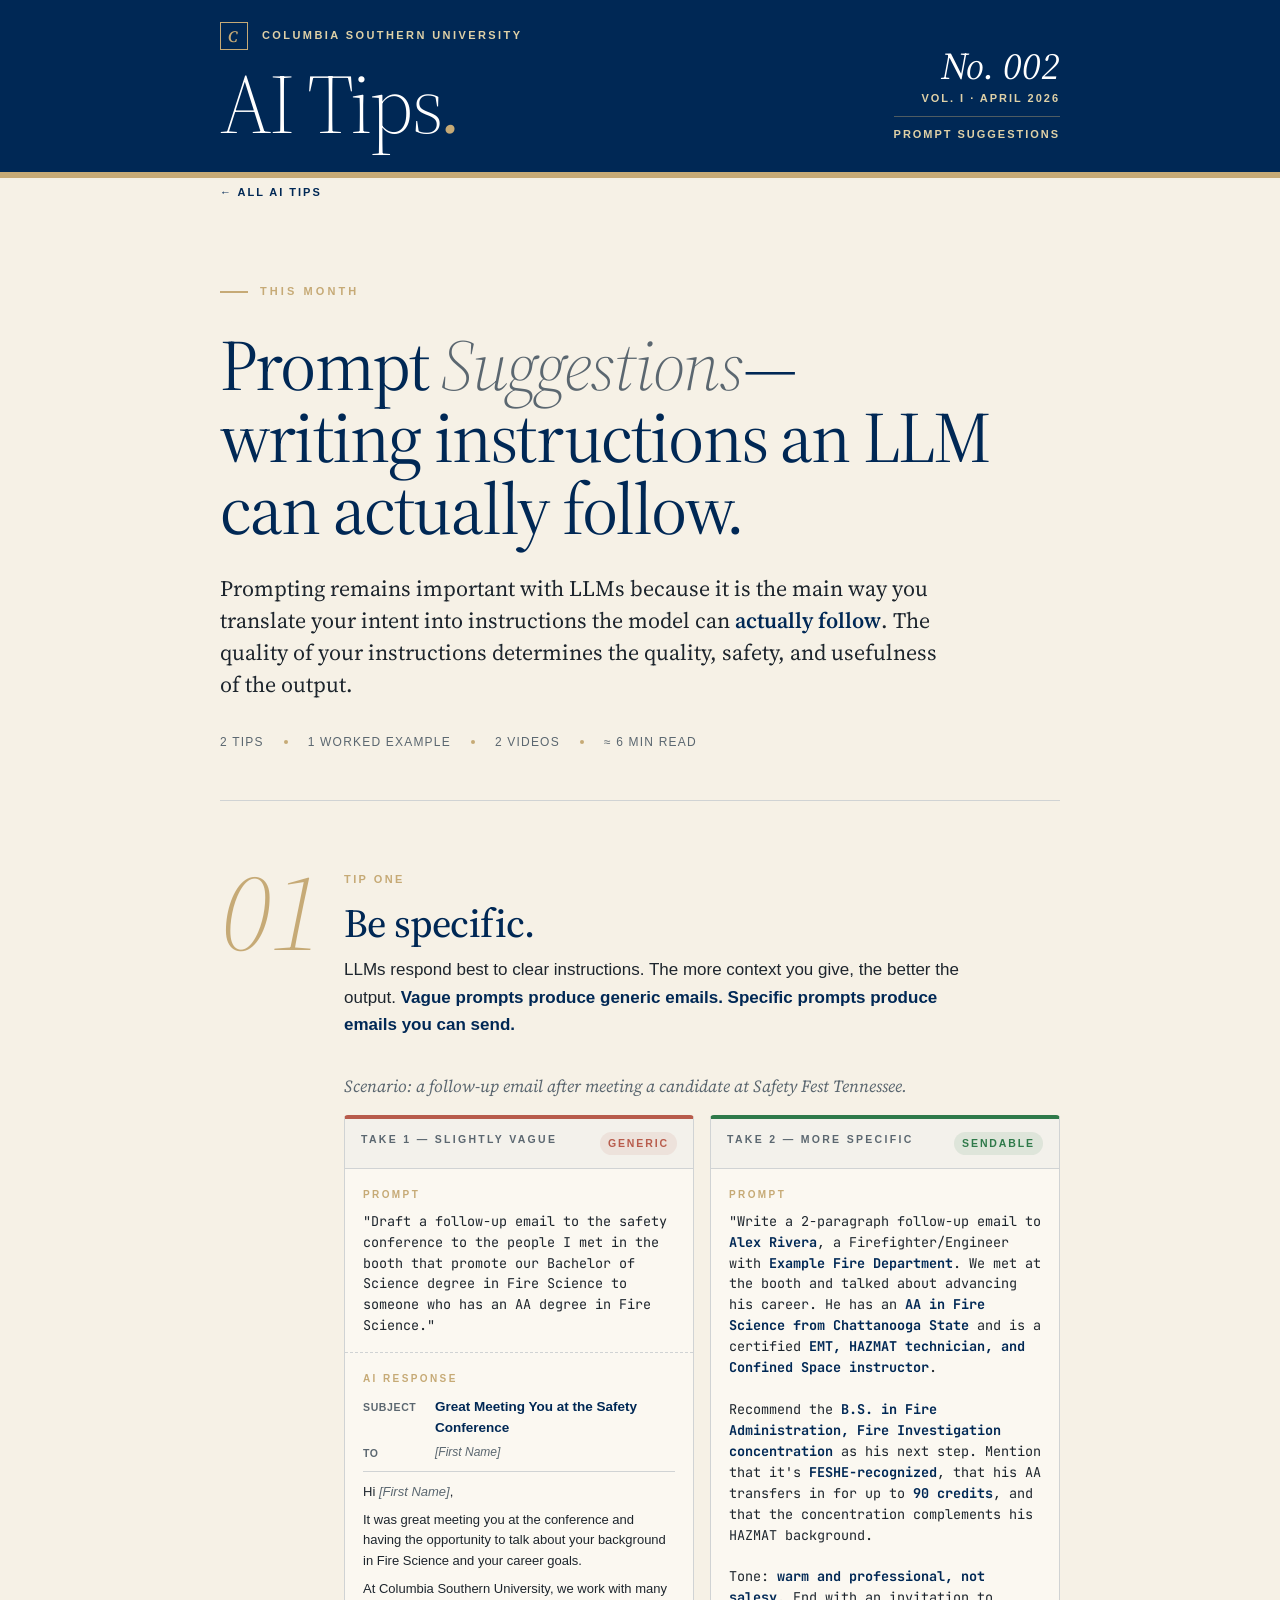
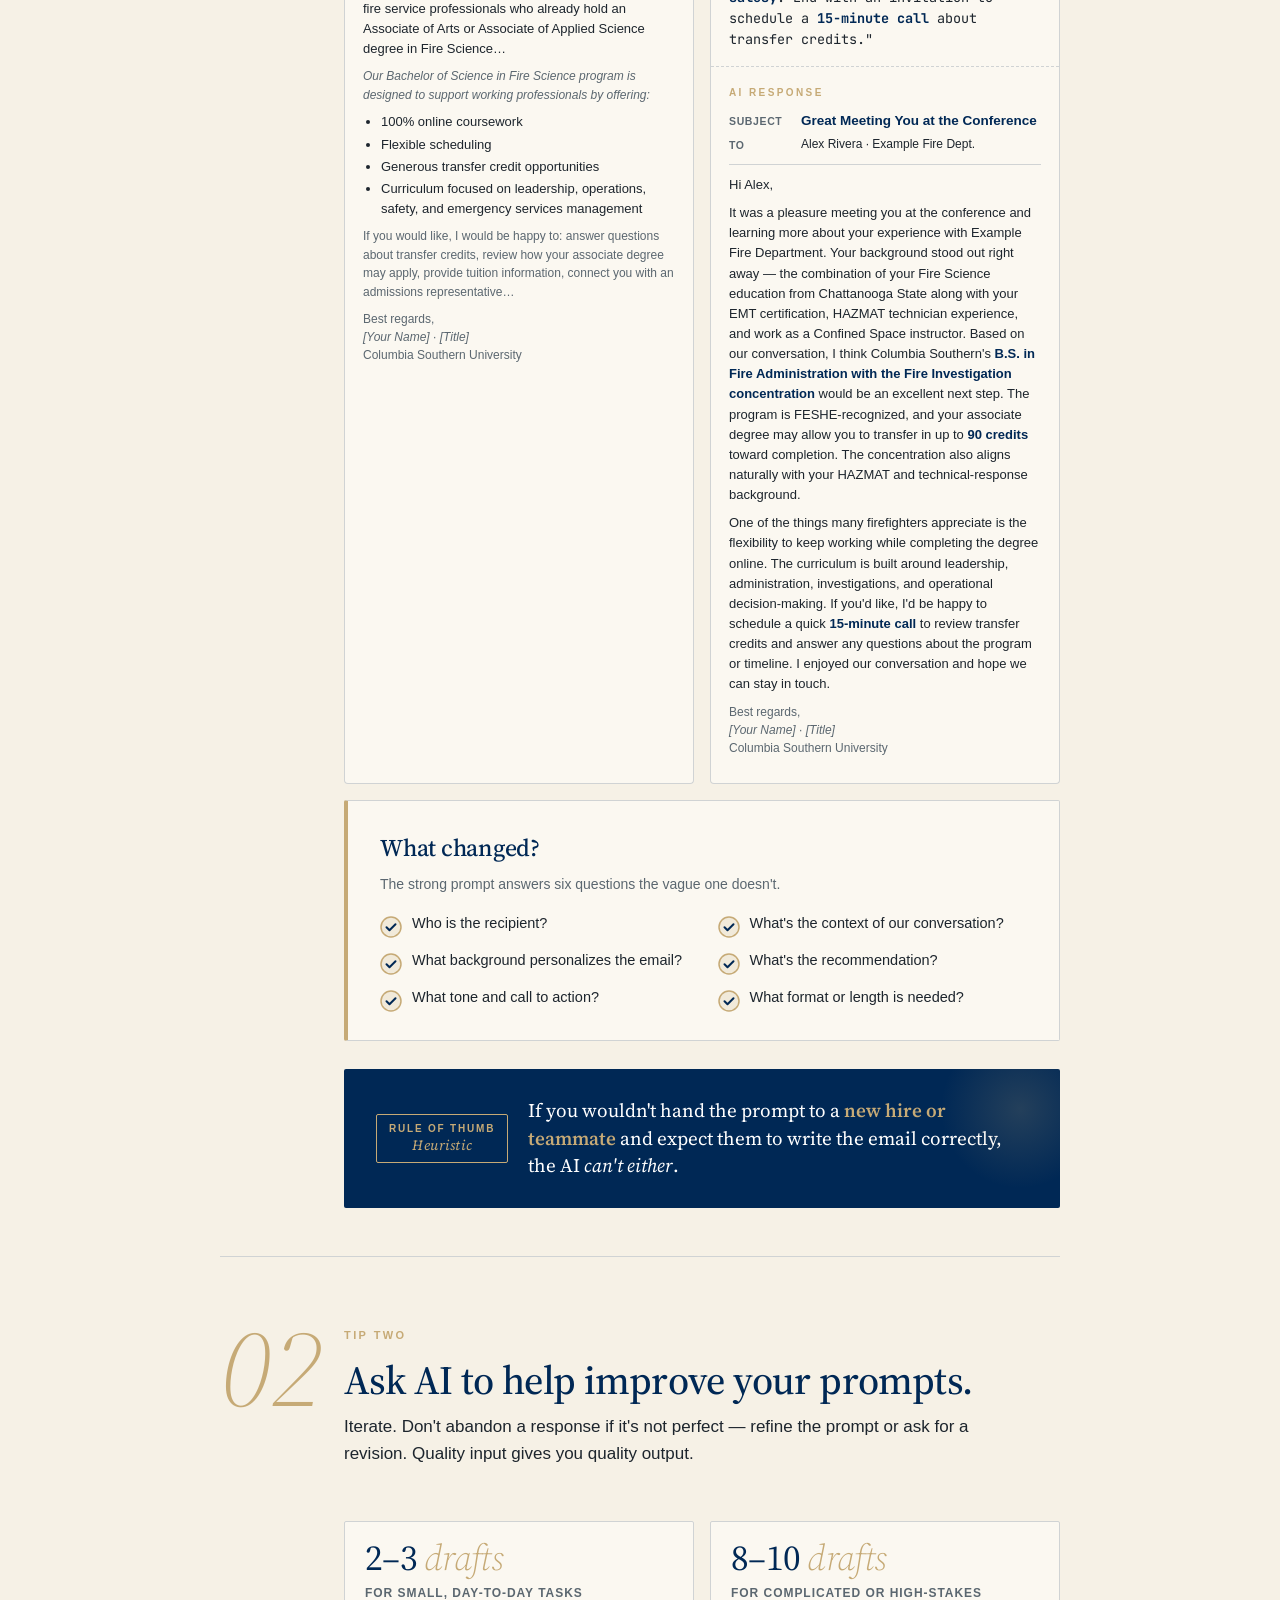
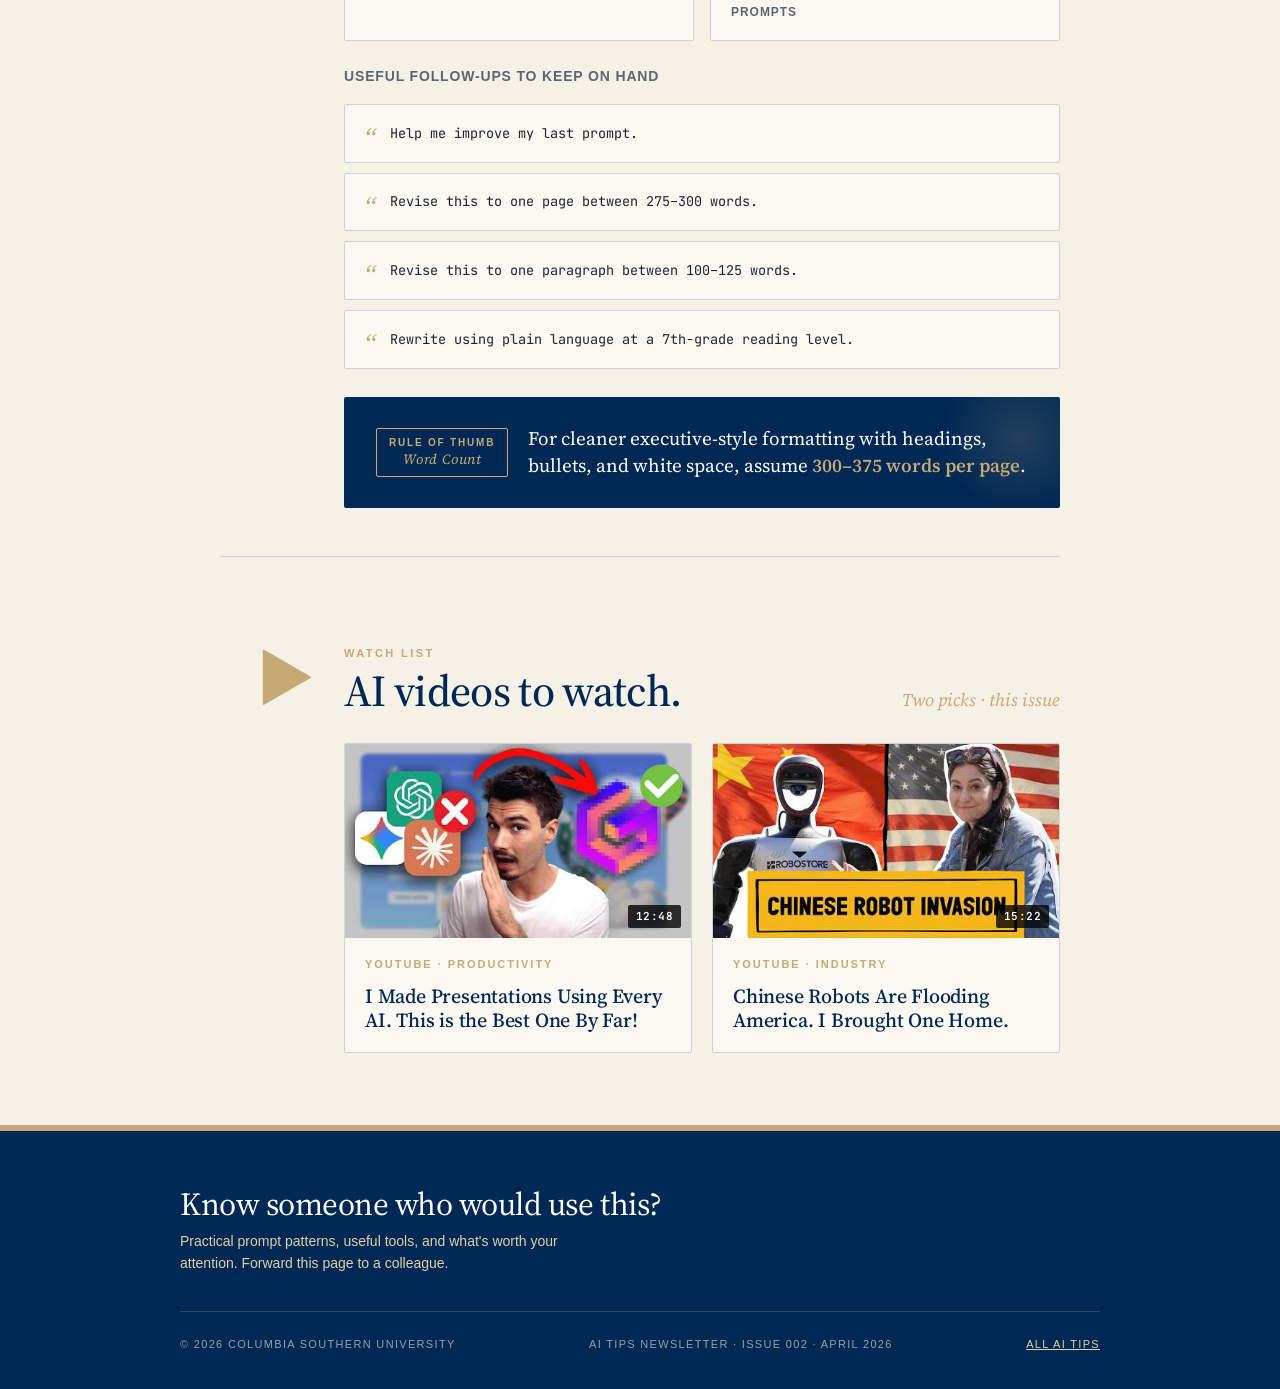
==== 2026-04-prompt-suggestions/index.html @ 5626c5d2 "AI Tips site: archive, three issues, central stylesheet" ====
<!DOCTYPE html>
<html lang="en">
<head>
<meta charset="UTF-8" />
<meta name="viewport" content="width=device-width, initial-scale=1.0" />
<title>AI Tips No. 002: Prompt Suggestions</title>
<meta name="description" content="Be specific, then iterate: two habits for writing prompts an AI can actually follow." />
<meta property="og:title" content="AI Tips No. 002: Prompt Suggestions" />
<link rel="stylesheet" href="../assets/style.css" />
</head>
<body>
  <!-- MASTHEAD -->
  <header class="masthead">
    <div class="masthead-inner">
      <div>
        <div class="pub">
          <div class="pub-mark">C</div>
          <span>Columbia&nbsp;Southern&nbsp;University</span>
        </div>
        <a class="home" href="../" aria-label="All AI Tips"><div class="wordmark">AI&nbsp;Tips<em>.</em></div></a>
      </div>
      <div class="meta">
        <span class="meta-num">No. 002</span>
        Vol. I · April 2026
        <hr/>
        Prompt Suggestions
      </div>
    </div>
  </header>

  <main class="page">
    <a class="backlink" href="../">&larr; All AI Tips</a>

    <!-- HERO -->
    <section class="hero">
      <div class="kicker">This Month</div>
      <h1 class="hero-title">Prompt <em>Suggestions</em>—<br/>writing instructions an LLM can actually follow.</h1>
      <p class="lede">
        Prompting remains important with LLMs because it is the main way you translate your intent into instructions the model can&nbsp;<strong>actually follow</strong>. The quality of your instructions determines the quality, safety, and usefulness of the output.
      </p>
      <div class="byline">
        <span>2 Tips</span><span class="dot"></span>
        <span>1 Worked Example</span><span class="dot"></span>
        <span>2 Videos</span><span class="dot"></span>
        <span>≈ 6 min read</span>
      </div>
    </section>

    <!-- SECTION 01 -->
    <section class="section">
      <div class="section-head">
        <div class="num">01</div>
        <div>
          <span class="tag">Tip One</span>
          <h2>Be specific.</h2>
          <p>LLMs respond best to clear instructions. The more context you give, the better the output. <strong class="em-navy">Vague prompts produce generic emails. Specific prompts produce emails you can send.</strong></p>
        </div>
      </div>

      <div class="section-body">
        <div class="col-r">
          <p class="scenario">Scenario: a follow-up email after meeting a candidate at <em>Safety Fest Tennessee</em>.</p>

          <div class="pair">
            <!-- VAGUE -->
            <div class="card vague">
              <div class="card-tab">
                <span class="label">Take 1 — Slightly Vague</span>
                <span class="badge bad">Generic</span>
              </div>
              <div class="prompt">
                "Draft a follow-up email to the safety conference to the people I met in the booth that promote our Bachelor of Science degree in Fire Science to someone who has an AA degree in Fire Science."
              </div>
              <div class="email">
                <div class="email-head">
                  <span class="k">Subject</span><span class="v subj">Great Meeting You at the Safety Conference</span>
                  <span class="k">To</span><span class="v"><span class="v-token">[First Name]</span></span>
                </div>
                <div class="email-body">
                  <p>Hi <span class="v-token">[First Name]</span>,</p>
                  <p>It was great meeting you at the conference and having the opportunity to talk about your background in Fire Science and your career goals.</p>
                  <p>At Columbia Southern University, we work with many fire service professionals who already hold an Associate of Arts or Associate of Applied Science degree in Fire Science…</p>
                  <p class="email-note it">Our Bachelor of Science in Fire Science program is designed to support working professionals by offering:</p>
                  <ul>
                    <li>100% online coursework</li>
                    <li>Flexible scheduling</li>
                    <li>Generous transfer credit opportunities</li>
                    <li>Curriculum focused on leadership, operations, safety, and emergency services management</li>
                  </ul>
                  <p class="email-note">If you would like, I would be happy to: answer questions about transfer credits, review how your associate degree may apply, provide tuition information, connect you with an admissions representative…</p>
                  <p class="sig">Best regards,<br/><span class="v-token">[Your Name]</span> · <span class="v-token">[Title]</span><br/>Columbia Southern University</p>
                </div>
              </div>
            </div>

            <!-- SPECIFIC -->
            <div class="card specific">
              <div class="card-tab">
                <span class="label">Take 2 — More Specific</span>
                <span class="badge good">Sendable</span>
              </div>
              <div class="prompt">
                "Write a 2-paragraph follow-up email to <b class="em-navy">Alex Rivera</b>, a Firefighter/Engineer with <b class="em-navy">Example Fire Department</b>. We met at the booth and talked about advancing his career. He has an <b class="em-navy">AA in Fire Science from Chattanooga State</b> and is a certified <b class="em-navy">EMT, HAZMAT technician, and Confined Space instructor</b>.<br/><br/>Recommend the <b class="em-navy">B.S. in Fire Administration, Fire Investigation concentration</b> as his next step. Mention that it's <b class="em-navy">FESHE-recognized</b>, that his AA transfers in for up to <b class="em-navy">90 credits</b>, and that the concentration complements his HAZMAT background.<br/><br/>Tone: <b class="em-navy">warm and professional, not salesy</b>. End with an invitation to schedule a <b class="em-navy">15-minute call</b> about transfer credits."
              </div>
              <div class="email">
                <div class="email-head">
                  <span class="k">Subject</span><span class="v subj">Great Meeting You at the Conference</span>
                  <span class="k">To</span><span class="v">Alex Rivera · Example Fire Dept.</span>
                </div>
                <div class="email-body">
                  <p>Hi Alex,</p>
                  <p>It was a pleasure meeting you at the conference and learning more about your experience with Example Fire Department. Your background stood out right away — the combination of your Fire Science education from Chattanooga State along with your EMT certification, HAZMAT technician experience, and work as a Confined Space instructor. Based on our conversation, I think Columbia Southern's <b class="em-navy">B.S. in Fire Administration with the Fire Investigation concentration</b> would be an excellent next step. The program is FESHE-recognized, and your associate degree may allow you to transfer in up to <b class="em-navy">90 credits</b> toward completion. The concentration also aligns naturally with your HAZMAT and technical-response background.</p>
                  <p>One of the things many firefighters appreciate is the flexibility to keep working while completing the degree online. The curriculum is built around leadership, administration, investigations, and operational decision-making. If you'd like, I'd be happy to schedule a quick <b class="em-navy">15-minute call</b> to review transfer credits and answer any questions about the program or timeline. I enjoyed our conversation and hope we can stay in touch.</p>
                  <p class="sig">Best regards,<br/><span class="v-token">[Your Name]</span> · <span class="v-token">[Title]</span><br/>Columbia Southern University</p>
                </div>
              </div>
            </div>
          </div>

          <!-- WHAT CHANGED -->
          <div class="what-changed">
            <h3>What changed?</h3>
            <p class="sub">The strong prompt answers six questions the vague one doesn't.</p>
            <ul class="check-grid">
              <li>
                <svg width="22" height="22" viewBox="0 0 22 22" fill="none" aria-hidden="true">
                  <circle cx="11" cy="11" r="10" fill="#c6aa76" fill-opacity="0.18" stroke="#c6aa76" stroke-width="1.5"/>
                  <path d="M6.5 11.2 9.5 14.2 15.5 8.2" stroke="#002855" stroke-width="2" stroke-linecap="round" stroke-linejoin="round"/>
                </svg>
                <span>Who is the recipient?</span>
              </li><li>
                <svg width="22" height="22" viewBox="0 0 22 22" fill="none" aria-hidden="true">
                  <circle cx="11" cy="11" r="10" fill="#c6aa76" fill-opacity="0.18" stroke="#c6aa76" stroke-width="1.5"/>
                  <path d="M6.5 11.2 9.5 14.2 15.5 8.2" stroke="#002855" stroke-width="2" stroke-linecap="round" stroke-linejoin="round"/>
                </svg>
                <span>What's the context of our conversation?</span>
              </li><li>
                <svg width="22" height="22" viewBox="0 0 22 22" fill="none" aria-hidden="true">
                  <circle cx="11" cy="11" r="10" fill="#c6aa76" fill-opacity="0.18" stroke="#c6aa76" stroke-width="1.5"/>
                  <path d="M6.5 11.2 9.5 14.2 15.5 8.2" stroke="#002855" stroke-width="2" stroke-linecap="round" stroke-linejoin="round"/>
                </svg>
                <span>What background personalizes the email?</span>
              </li><li>
                <svg width="22" height="22" viewBox="0 0 22 22" fill="none" aria-hidden="true">
                  <circle cx="11" cy="11" r="10" fill="#c6aa76" fill-opacity="0.18" stroke="#c6aa76" stroke-width="1.5"/>
                  <path d="M6.5 11.2 9.5 14.2 15.5 8.2" stroke="#002855" stroke-width="2" stroke-linecap="round" stroke-linejoin="round"/>
                </svg>
                <span>What's the recommendation?</span>
              </li><li>
                <svg width="22" height="22" viewBox="0 0 22 22" fill="none" aria-hidden="true">
                  <circle cx="11" cy="11" r="10" fill="#c6aa76" fill-opacity="0.18" stroke="#c6aa76" stroke-width="1.5"/>
                  <path d="M6.5 11.2 9.5 14.2 15.5 8.2" stroke="#002855" stroke-width="2" stroke-linecap="round" stroke-linejoin="round"/>
                </svg>
                <span>What tone and call to action?</span>
              </li><li>
                <svg width="22" height="22" viewBox="0 0 22 22" fill="none" aria-hidden="true">
                  <circle cx="11" cy="11" r="10" fill="#c6aa76" fill-opacity="0.18" stroke="#c6aa76" stroke-width="1.5"/>
                  <path d="M6.5 11.2 9.5 14.2 15.5 8.2" stroke="#002855" stroke-width="2" stroke-linecap="round" stroke-linejoin="round"/>
                </svg>
                <span>What format or length is needed?</span>
              </li>
            </ul>
          </div>

          <!-- ROT -->
          <aside class="rot">
            <div class="stamp"><b>Rule of Thumb</b>Heuristic</div>
            <p>If you wouldn't hand the prompt to a <strong>new hire or teammate</strong> and expect them to write the email correctly, the AI <em>can't either</em>.</p>
          </aside>
        </div>
      </div>
    </section>

    <!-- SECTION 02 -->
    <section class="section">
      <div class="section-head">
        <div class="num">02</div>
        <div>
          <span class="tag">Tip Two</span>
          <h2>Ask AI to help improve your prompts.</h2>
          <p>Iterate. Don't abandon a response if it's not perfect — refine the prompt or ask for a revision. Quality input gives you quality output.</p>
        </div>
      </div>

      <div class="section-body">
        <div class="col-r">

          <div class="iteration">
            <div class="stat">
              <div class="n">2&ndash;3<em> drafts</em></div>
              <div class="t">For small, day-to-day tasks</div>
            </div>
            <div class="stat">
              <div class="n">8&ndash;10<em> drafts</em></div>
              <div class="t">For complicated or high-stakes prompts</div>
            </div>
          </div>

          <p class="list-label">Useful follow-ups to keep on hand</p>

          <div class="followups">
            <div class="followup">
              <span class="quote">&ldquo;</span>
              <p>Help me improve my last prompt.</p>
            </div><div class="followup">
              <span class="quote">&ldquo;</span>
              <p>Revise this to one page between 275–300 words.</p>
            </div><div class="followup">
              <span class="quote">&ldquo;</span>
              <p>Revise this to one paragraph between 100–125 words.</p>
            </div><div class="followup">
              <span class="quote">&ldquo;</span>
              <p>Rewrite using plain language at a 7th-grade reading level.</p>
            </div>
          </div>

          <aside class="rot">
            <div class="stamp"><b>Rule of Thumb</b>Word Count</div>
            <p>For cleaner executive-style formatting with headings, bullets, and white space, assume <strong>300–375 words per page</strong>.</p>
          </aside>

        </div>
      </div>
    </section>

    <!-- VIDEOS -->
    <section class="section">
      <div class="videos-head">
        <div class="num">▶</div>
        <div>
          <span class="tag tag-inline">Watch List</span>
          <h2>AI videos to watch.</h2>
        </div>
        <div class="count">Two picks · this issue</div>
      </div>

      <div class="videos">
        <div></div>
        <div class="video-grid">
          <div class="video">
            <div class="video-thumb">
              <img src="[data-uri]" alt="I Made Presentations Using Every AI" />
              <div class="play"><span>
                <svg width="20" height="20" viewBox="0 0 20 20" fill="none" aria-hidden="true">
                  <path d="M6 4.5 16 10 6 15.5z" fill="#c6aa76"/>
                </svg>
              </span></div>
              <span class="duration">12:48</span>
            </div>
            <div class="video-meta">
              <span class="src">YouTube · Productivity</span>
              <h3>I Made Presentations Using Every AI. This is the Best One By Far!</h3>
</div>
          </div>

          <div class="video">
            <div class="video-thumb">
              <img src="[data-uri]" alt="Chinese Robots Are Flooding America" />
              <div class="play"><span>
                <svg width="20" height="20" viewBox="0 0 20 20" fill="none" aria-hidden="true">
                  <path d="M6 4.5 16 10 6 15.5z" fill="#c6aa76"/>
                </svg>
              </span></div>
              <span class="duration">15:22</span>
            </div>
            <div class="video-meta">
              <span class="src">YouTube · Industry</span>
              <h3>Chinese Robots Are Flooding America. I Brought One Home.</h3>
</div>
          </div>
        </div>
      </div>
    </section>

  </main>

  <!-- FOOTER -->
  <footer class="footer">
    <div class="footer-inner">
      <div>
        <h4>Know someone who would use this?</h4>
        <p>Practical prompt patterns, useful tools, and what's worth your attention. Forward this page to a colleague.</p>
      </div>
    </div>
    <div class="colophon">
      <span>© 2026 Columbia Southern University</span>
      <span>AI Tips Newsletter · Issue 002 · April 2026</span>
      <span><a href="../">All AI Tips</a></span>
    </div>
  </footer>

</body>
</html>
---- assets/style.css ----
@import url("https://fonts.googleapis.com/css2?family=Source+Serif+4:opsz,wght@8..60,300;8..60,400;8..60,500;8..60,600;8..60,700&family=JetBrains+Mono:wght@400;500&display=swap");

  :root {
    --navy: #002855;
    --navy-deep: #001b3a;
    --gold: #c6aa76;
    --gold-soft: #dfd1a7;
    --cream: #f6f1e6;
    --paper: #fbf8f1;
    --ink: #1d252d;
    --ink-soft: #5b6770;
    --rule: #d0d3d4;
    --tint: #dde5ed;
    --serif: "Source Serif 4", Georgia, "Times New Roman", serif;
    --sans: "Helvetica Neue", Helvetica, Arial, sans-serif;
    --mono: "JetBrains Mono", ui-monospace, Menlo, monospace;
  }
  * { box-sizing: border-box; }
  html, body { margin: 0; padding: 0; }
  body {
    background: var(--cream);
    color: var(--ink);
    font-family: var(--sans);
    font-size: 16px;
    line-height: 1.6;
    -webkit-font-smoothing: antialiased;
    text-rendering: optimizeLegibility;
  }
  ::selection { background: var(--gold); color: var(--navy); }

  /* ---------- MASTHEAD ---------- */
  .masthead {
    background: var(--navy);
    color: var(--cream);
    border-bottom: 6px solid var(--gold);
  }
  .masthead-inner {
    max-width: 920px;
    margin: 0 auto;
    padding: 22px 40px 28px;
    display: grid;
    grid-template-columns: 1fr auto;
    align-items: end;
    gap: 24px;
  }
  .pub {
    display: flex;
    align-items: center;
    gap: 14px;
    font-family: var(--sans);
    font-size: 11px;
    letter-spacing: 0.22em;
    text-transform: uppercase;
    color: var(--gold-soft);
    font-weight: 700;
  }
  .pub-mark {
    width: 28px; height: 28px;
    border: 1.5px solid var(--gold);
    display: grid; place-items: center;
    color: var(--gold);
    font-family: var(--serif);
    font-style: italic;
    font-weight: 600;
    font-size: 16px;
    line-height: 1;
  }
  .wordmark {
    font-family: var(--serif);
    font-weight: 300;
    font-size: 84px;
    line-height: 0.95;
    letter-spacing: -0.025em;
    margin: 14px 0 0;
    color: #fff;
  }
  .wordmark em {
    font-style: italic;
    color: var(--gold);
    font-weight: 400;
  }
  .meta {
    text-align: right;
    font-size: 11px;
    letter-spacing: 0.18em;
    text-transform: uppercase;
    color: var(--gold-soft);
    line-height: 1.7;
    font-weight: 600;
  }
  .meta .meta-num {
    display: block;
    font-family: var(--serif);
    font-style: italic;
    font-weight: 400;
    font-size: 38px;
    letter-spacing: 0;
    text-transform: none;
    color: #fff;
    margin-bottom: 4px;
    line-height: 1;
  }
  .meta hr {
    border: 0;
    border-top: 1px solid rgba(198,170,118,0.4);
    margin: 8px 0;
  }

  /* ---------- PAGE ---------- */
  .page {
    max-width: 920px;
    margin: 0 auto;
    padding: 0 40px;
    background: var(--cream);
  }

  /* ---------- HERO ---------- */
  .hero {
    padding: 64px 0 48px;
    border-bottom: 1px solid var(--rule);
    display: grid;
    grid-template-columns: 1fr;
    gap: 28px;
  }
  .kicker {
    font-size: 11px;
    letter-spacing: 0.28em;
    text-transform: uppercase;
    color: var(--gold);
    font-weight: 700;
    display: flex;
    align-items: center;
    gap: 12px;
  }
  .kicker::before {
    content: "";
    display: block;
    width: 28px;
    height: 2px;
    background: var(--gold);
  }
  h1.hero-title {
    font-family: var(--serif);
    font-weight: 400;
    font-size: 72px;
    line-height: 1.0;
    letter-spacing: -0.025em;
    color: var(--navy);
    margin: 0;
  }
  h1.hero-title em {
    font-style: italic;
    color: var(--ink-soft);
    font-weight: 300;
  }
  .lede {
    font-family: var(--serif);
    font-weight: 400;
    font-size: 22px;
    line-height: 1.45;
    color: var(--ink);
    max-width: 720px;
    margin: 0;
    text-wrap: pretty;
  }
  .lede strong { color: var(--navy); font-weight: 600; }

  .byline {
    display: flex;
    align-items: center;
    gap: 20px;
    font-size: 12px;
    letter-spacing: 0.1em;
    text-transform: uppercase;
    color: var(--ink-soft);
    margin-top: 4px;
  }
  .byline .dot { width: 4px; height: 4px; border-radius: 50%; background: var(--gold); }

  /* ---------- SECTION ---------- */
  .section {
    padding: 64px 0 48px;
    border-bottom: 1px solid var(--rule);
  }
  .section:last-of-type { border-bottom: 0; }

  .section-head {
    display: grid;
    grid-template-columns: 96px 1fr;
    gap: 28px;
    align-items: start;
    margin-bottom: 36px;
  }
  .num {
    font-family: var(--serif);
    font-weight: 300;
    font-style: italic;
    font-size: 110px;
    line-height: 0.85;
    color: var(--gold);
    text-align: right;
  }
  .section-head h2 {
    font-family: var(--serif);
    font-weight: 500;
    font-size: 44px;
    line-height: 1.05;
    letter-spacing: -0.015em;
    color: var(--navy);
    margin: 8px 0 12px;
    text-wrap: balance;
  }
  .section-head .tag {
    display: inline-block;
    font-size: 11px;
    letter-spacing: 0.22em;
    text-transform: uppercase;
    color: var(--gold);
    font-weight: 700;
    margin-bottom: 6px;
  }
  .section-head p {
    font-size: 17px;
    line-height: 1.6;
    color: var(--ink);
    margin: 0;
    max-width: 640px;
    text-wrap: pretty;
  }

  .section-body {
    display: grid;
    grid-template-columns: 96px 1fr;
    gap: 28px;
  }
  .section-body > .col-r { grid-column: 2; }
  .section-body p { margin: 0 0 16px; max-width: 640px; }

  /* ---------- COMPARISON ---------- */
  .compare {
    display: grid;
    grid-template-columns: 1fr;
    gap: 20px;
    margin: 8px 0 28px;
  }
  .scenario {
    font-size: 14px;
    line-height: 1.5;
    color: var(--ink-soft);
    margin: 0 0 4px;
    font-style: italic;
    font-family: var(--serif);
    font-size: 17px;
  }
  .pair {
    display: grid;
    grid-template-columns: 1fr 1fr;
    gap: 16px;
  }
  @media (max-width: 760px) {
    .pair { grid-template-columns: 1fr; }
  }

  .card {
    background: var(--paper);
    border: 1px solid var(--rule);
    border-radius: 4px;
    overflow: hidden;
    display: flex;
    flex-direction: column;
  }
  .card.vague { border-top: 4px solid #b85c4c; }
  .card.specific { border-top: 4px solid #2f7a4a; }

  .card-tab {
    display: flex;
    align-items: center;
    justify-content: space-between;
    padding: 12px 16px;
    background: rgba(0,40,85,0.03);
    border-bottom: 1px solid var(--rule);
  }
  .card-tab .label {
    font-size: 10.5px;
    letter-spacing: 0.22em;
    text-transform: uppercase;
    font-weight: 700;
    color: var(--ink-soft);
  }
  .card-tab .badge {
    font-size: 10.5px;
    letter-spacing: 0.18em;
    text-transform: uppercase;
    font-weight: 700;
    padding: 3px 8px;
    border-radius: 999px;
  }
  .badge.bad  { color: #b85c4c; background: rgba(184,92,76,0.1); }
  .badge.good { color: #2f7a4a; background: rgba(47,122,74,0.1); }

  /* prompt block */
  .prompt {
    padding: 18px 18px 16px;
    font-family: var(--mono);
    font-size: 13.5px;
    line-height: 1.55;
    color: var(--ink);
    background: var(--paper);
    border-bottom: 1px dashed var(--rule);
  }
  .prompt::before {
    content: "PROMPT";
    display: block;
    font-family: var(--sans);
    font-size: 10px;
    letter-spacing: 0.24em;
    color: var(--gold);
    font-weight: 700;
    margin-bottom: 8px;
  }

  /* email mockup */
  .email {
    padding: 18px;
    flex: 1;
    display: flex;
    flex-direction: column;
    gap: 10px;
    font-size: 13px;
    line-height: 1.55;
  }
  .email::before {
    content: "AI RESPONSE";
    display: block;
    font-family: var(--sans);
    font-size: 10px;
    letter-spacing: 0.24em;
    color: var(--gold);
    font-weight: 700;
  }
  .email-head {
    display: grid;
    grid-template-columns: 64px 1fr;
    row-gap: 4px;
    column-gap: 8px;
    font-size: 12px;
    color: var(--ink-soft);
    padding-bottom: 10px;
    border-bottom: 1px solid var(--rule);
  }
  .email-head .k { font-weight: 700; letter-spacing: 0.06em; text-transform: uppercase; font-size: 10.5px; padding-top: 2px;}
  .email-head .v { color: var(--ink); }
  .email-head .v.subj { font-weight: 700; color: var(--navy); font-size: 13.5px; }
  .email-body { color: var(--ink); }
  .email-body p { margin: 0 0 8px; }
  .email-body ul { margin: 4px 0 8px 18px; padding: 0; }
  .email-body li { margin: 2px 0; }
  .email-body .sig { color: var(--ink-soft); margin-top: 8px; font-size: 12px; line-height: 1.5; }

  .v-token { color: var(--ink-soft); font-style: italic; }

  /* ---------- WHAT CHANGED ---------- */
  .what-changed {
    margin-top: 16px;
    background: var(--paper);
    border: 1px solid var(--rule);
    border-left: 4px solid var(--gold);
    padding: 28px 32px;
    border-radius: 2px;
  }
  .what-changed h3 {
    font-family: var(--serif);
    font-weight: 500;
    font-size: 24px;
    margin: 0 0 6px;
    color: var(--navy);
    letter-spacing: -0.01em;
  }
  .what-changed .sub {
    font-size: 14px;
    color: var(--ink-soft);
    margin: 0 0 18px;
  }
  .check-grid {
    display: grid;
    grid-template-columns: 1fr 1fr;
    gap: 12px 28px;
    margin: 0;
    padding: 0;
    list-style: none;
  }
  @media (max-width: 600px){ .check-grid { grid-template-columns: 1fr;} }
  .check-grid li {
    display: grid;
    grid-template-columns: 22px 1fr;
    gap: 10px;
    align-items: start;
    font-size: 14.5px;
    line-height: 1.45;
  }
  .check-grid li svg { margin-top: 3px; }

  /* ---------- RULE OF THUMB CALLOUT ---------- */
  .rot {
    margin: 28px 0 0;
    background: var(--navy);
    color: var(--cream);
    padding: 28px 32px;
    border-radius: 2px;
    display: grid;
    grid-template-columns: auto 1fr;
    gap: 20px;
    align-items: center;
    position: relative;
    overflow: hidden;
  }
  .rot::after {
    content: "";
    position: absolute;
    right: -40px; top: -40px;
    width: 160px; height: 160px;
    background: radial-gradient(circle at center, rgba(198,170,118,0.18), transparent 70%);
    pointer-events: none;
  }
  .rot .stamp {
    font-family: var(--serif);
    font-style: italic;
    font-weight: 400;
    color: var(--gold);
    font-size: 14px;
    letter-spacing: 0.04em;
    border: 1px solid var(--gold);
    padding: 8px 12px;
    border-radius: 2px;
    text-align: center;
    line-height: 1.1;
    white-space: nowrap;
  }
  .rot .stamp b { display: block; font-style: normal; font-family: var(--sans); letter-spacing: 0.18em; font-size: 10px; font-weight: 700; margin-bottom: 4px; text-transform: uppercase; color: var(--gold); }
  .rot p {
    margin: 0;
    font-family: var(--serif);
    font-size: 19px;
    line-height: 1.45;
    color: #fff;
    text-wrap: pretty;
  }
  .rot p strong { color: var(--gold); font-weight: 600; }

  /* ---------- FOLLOW-UPS (section 2) ---------- */
  .followups {
    display: grid;
    grid-template-columns: 1fr;
    gap: 10px;
    margin: 6px 0 24px;
  }
  .followup {
    display: grid;
    grid-template-columns: auto 1fr;
    gap: 14px;
    align-items: center;
    padding: 14px 18px;
    background: var(--paper);
    border: 1px solid var(--rule);
    border-radius: 2px;
  }
  .followup .quote {
    font-family: var(--serif);
    font-style: italic;
    font-weight: 400;
    color: var(--gold);
    font-size: 28px;
    line-height: 0.6;
    align-self: start;
    padding-top: 12px;
  }
  .followup p {
    font-family: var(--mono);
    font-size: 13.5px;
    color: var(--ink);
    margin: 0;
    line-height: 1.55;
  }

  .iteration {
    display: grid;
    grid-template-columns: repeat(2, 1fr);
    gap: 16px;
    margin: 18px 0 24px;
  }
  @media (max-width: 600px){ .iteration { grid-template-columns: 1fr; } }
  .stat {
    background: var(--paper);
    border: 1px solid var(--rule);
    padding: 18px 20px;
    border-radius: 2px;
  }
  .stat .n {
    font-family: var(--serif);
    font-weight: 400;
    color: var(--navy);
    font-size: 36px;
    line-height: 1;
    letter-spacing: -0.02em;
  }
  .stat .n em { font-style: italic; color: var(--gold); font-weight: 300; }
  .stat .t {
    font-size: 12px;
    color: var(--ink-soft);
    letter-spacing: 0.08em;
    text-transform: uppercase;
    margin-top: 8px;
    font-weight: 600;
  }

  /* ---------- VIDEOS ---------- */
  .videos-head {
    display: grid;
    grid-template-columns: 96px 1fr auto;
    gap: 28px;
    align-items: end;
    margin-bottom: 28px;
  }
  .videos-head h2 {
    font-family: var(--serif);
    font-weight: 500;
    font-size: 44px;
    line-height: 1.05;
    color: var(--navy);
    margin: 0;
    letter-spacing: -0.015em;
  }
  .videos-head .count {
    font-family: var(--serif);
    font-style: italic;
    color: var(--gold);
    font-size: 18px;
  }
  .videos-head .num { font-size: 110px; }

  .videos {
    display: grid;
    grid-template-columns: 96px 1fr;
    gap: 28px;
  }
  .video-grid {
    display: grid;
    grid-template-columns: 1fr 1fr;
    gap: 20px;
  }
  @media (max-width: 700px){ .video-grid { grid-template-columns: 1fr; } }

  .video {
    background: var(--paper);
    border: 1px solid var(--rule);
    border-radius: 2px;
    overflow: hidden;
    display: flex;
    flex-direction: column;
    text-decoration: none;
    color: inherit;
    transition: transform .18s ease, box-shadow .18s ease;
  }
  .video:hover { transform: translateY(-2px); box-shadow: 0 18px 32px -22px rgba(0,40,85,0.45); }
  .video-thumb {
    position: relative;
    aspect-ratio: 16/9;
    background: #000;
    overflow: hidden;
  }
  .video-thumb img {
    width: 100%; height: 100%;
    object-fit: cover;
    display: block;
  }
  .video-thumb .play {
    position: absolute;
    inset: 0;
    display: grid;
    place-items: center;
  }
  .video-thumb .play span {
    width: 56px; height: 56px;
    border-radius: 50%;
    background: rgba(0,40,85,0.9);
    border: 2px solid var(--gold);
    display: grid; place-items: center;
    box-shadow: 0 8px 24px rgba(0,0,0,0.4);
    transition: transform .18s ease;
  }
  .video:hover .play span { transform: scale(1.08); }
  .video-thumb .duration {
    position: absolute;
    bottom: 10px; right: 10px;
    background: rgba(0,0,0,0.78);
    color: #fff;
    padding: 3px 8px;
    border-radius: 2px;
    font-size: 11px;
    font-weight: 600;
    letter-spacing: 0.04em;
    font-family: var(--mono);
  }
  .video-meta {
    padding: 18px 20px 20px;
    display: flex;
    flex-direction: column;
    gap: 10px;
  }
  .video-meta .src {
    font-size: 11px;
    letter-spacing: 0.18em;
    text-transform: uppercase;
    color: var(--gold);
    font-weight: 700;
  }
  .video-meta h3 {
    font-family: var(--serif);
    font-weight: 500;
    font-size: 20px;
    line-height: 1.2;
    color: var(--navy);
    margin: 0;
    letter-spacing: -0.01em;
    text-wrap: balance;
  }
  .video-meta .cta {
    margin-top: auto;
    display: inline-flex;
    align-items: center;
    gap: 8px;
    font-size: 12px;
    color: var(--ink-soft);
    letter-spacing: 0.12em;
    text-transform: uppercase;
    font-weight: 700;
  }
  .video-meta .cta svg { transition: transform .18s ease; }
  .video:hover .cta svg { transform: translateX(3px); }

  /* ---------- FOOTER ---------- */
  .footer {
    background: var(--navy);
    color: var(--cream);
    padding: 56px 40px 36px;
    border-top: 6px solid var(--gold);
    margin-top: 24px;
  }
  .footer-inner {
    max-width: 920px;
    margin: 0 auto;
    display: grid;
    grid-template-columns: 1fr auto;
    gap: 32px;
    align-items: end;
  }
  @media (max-width: 700px){ .footer-inner { grid-template-columns: 1fr; } }
  .footer h4 {
    font-family: var(--serif);
    font-weight: 400;
    font-size: 32px;
    line-height: 1.1;
    margin: 0 0 8px;
    color: #fff;
    letter-spacing: -0.015em;
  }
  .footer p {
    margin: 0;
    font-size: 14px;
    color: var(--gold-soft);
    line-height: 1.6;
    max-width: 420px;
  }
  .footer .cta-btn {
    display: inline-flex;
    align-items: center;
    gap: 10px;
    background: var(--gold);
    color: var(--navy);
    padding: 12px 22px;
    text-decoration: none;
    font-weight: 700;
    font-size: 13px;
    letter-spacing: 0.16em;
    text-transform: uppercase;
    border-radius: 2px;
    transition: background .18s ease;
  }
  .footer .cta-btn:hover { background: #d6bf91; }
  .colophon {
    max-width: 920px;
    margin: 36px auto 0;
    padding-top: 24px;
    border-top: 1px solid rgba(198,170,118,0.25);
    font-size: 11px;
    letter-spacing: 0.12em;
    text-transform: uppercase;
    color: rgba(246,241,230,0.6);
    display: flex;
    justify-content: space-between;
    flex-wrap: wrap;
    gap: 16px;
  }

  /* small */
  @media (max-width: 760px) {
    .masthead-inner { grid-template-columns: 1fr; }
    .meta { text-align: left; }
    .wordmark { font-size: 56px; }
    h1.hero-title { font-size: 48px; }
    .section-head, .section-body, .videos, .videos-head { grid-template-columns: 1fr; }
    .num { text-align: left; font-size: 80px; }
    .videos-head .num { font-size: 80px; }
    .page { padding: 0 24px; }
    .footer { padding: 44px 24px 24px; }
  }

  html{scroll-behavior:smooth}
  nav.chips{display:flex;flex-wrap:wrap;gap:10px;padding:22px 0 0}
  nav.chips a{font-size:11px;letter-spacing:.18em;text-transform:uppercase;font-weight:700;color:var(--navy);text-decoration:none;border:1px solid var(--rule);background:var(--paper);padding:8px 14px;border-radius:999px}
  nav.chips a:hover{border-color:var(--gold)}
  a:focus-visible{outline:3px solid var(--gold);outline-offset:3px}
  .ribbon{display:grid;grid-template-columns:repeat(3,1fr);gap:1px;background:var(--gold);border:1px solid var(--gold);margin:8px 0 0}
  .ribbon div{background:var(--navy);color:var(--cream);padding:22px 24px}
  .ribbon strong{display:block;font-family:var(--serif);font-weight:400;font-size:30px;color:#fff;margin-bottom:6px}
  .ribbon span{font-size:14px;color:var(--gold-soft);line-height:1.5}
  @media(max-width:700px){.ribbon{grid-template-columns:1fr}}
  .sub-h{font-family:var(--serif);font-weight:500;font-size:24px;line-height:1.2;color:var(--navy);margin:32px 0 10px;letter-spacing:-.01em}
  .label{font-size:11px;letter-spacing:.22em;text-transform:uppercase;color:var(--gold);font-weight:700;margin:0 0 8px;display:block}
  ol.steps{list-style:none;counter-reset:s;margin:0 0 20px;padding:0;max-width:640px}
  ol.steps li{counter-increment:s;display:grid;grid-template-columns:40px 1fr;gap:10px;margin:0 0 12px}
  ol.steps li::before{content:counter(s);font-family:var(--serif);font-style:italic;font-weight:300;font-size:34px;line-height:.9;color:var(--gold);text-align:right}
  .say{margin:8px 0 22px;background:var(--paper);border:1px solid var(--rule);border-left:4px solid var(--gold);border-radius:2px;padding:16px 20px;max-width:640px}
  .say .label{margin-bottom:6px}
  .say p{font-family:var(--mono);font-size:13.5px;line-height:1.6;margin:0;color:var(--ink)}
  .team{display:grid;grid-template-columns:repeat(3,1fr);gap:16px;margin:8px 0 24px}
  @media(max-width:760px){.team{grid-template-columns:1fr}}
  .team .card{border-top:4px solid var(--gold);padding:16px 18px}
  .team .card .eyebrow{font-size:10.5px;letter-spacing:.2em;text-transform:uppercase;color:var(--gold);font-weight:700}
  .team .card h4{font-family:var(--serif);font-weight:500;font-size:19px;line-height:1.2;color:var(--navy);margin:6px 0 8px}
  .team .card p{font-size:14px;line-height:1.5;margin:0;max-width:none}
  .note{font-size:14px;color:var(--ink-soft);max-width:640px}
  .refs{font-size:14px;max-width:640px}
  .refs ol{padding-left:20px;margin:8px 0 0}
  .refs a,.section-body a{color:var(--navy);text-underline-offset:3px}
  .section-head h2{font-size:40px}
  @media print{body{background:#fff}.masthead,.rot,.footer,.ribbon div{-webkit-print-color-adjust:exact;print-color-adjust:exact}nav.chips{display:none}.section{padding:32px 0 24px}}

/* ---------- ADDED FOR SITE ---------- */
.ribbon.two{grid-template-columns:repeat(2,1fr)}
@media(max-width:700px){.ribbon.two{grid-template-columns:1fr}}
.sub-h.first{margin-top:0}
.tight{margin:0}
.rot.narrow{max-width:640px}
.masthead a.home{color:inherit;text-decoration:none}
.backlink{display:inline-block;font-size:11px;letter-spacing:.18em;text-transform:uppercase;font-weight:700;color:var(--navy);text-decoration:none;margin:0 0 18px}
.backlink:hover{color:var(--gold)}
.footer a{color:var(--gold-soft)}
.page.narrow{max-width:920px;margin:0 auto;padding:0 40px}
.archive{max-width:920px;margin:0 auto;padding:48px 40px 72px}
.archive h1{font-family:var(--serif);font-weight:400;font-size:44px;line-height:1.1;color:var(--navy);margin:0 0 10px}
.archive .intro{color:var(--ink-soft);max-width:620px;margin:0 0 36px}
.archive h2.month{font-size:11px;letter-spacing:.22em;text-transform:uppercase;color:var(--gold);font-weight:700;border-bottom:1px solid var(--rule);padding:0 0 8px;margin:36px 0 0}
.entry{display:grid;grid-template-columns:110px 1fr 28px;gap:20px;align-items:start;padding:22px 0;border-bottom:1px solid var(--rule);text-decoration:none;color:inherit}
.entry:target{background:var(--paper);outline:2px solid var(--gold);outline-offset:6px}
.entry time{font-family:var(--mono);font-size:12.5px;color:var(--ink-soft);padding-top:6px}
.entry .tag{display:inline-block;font-size:10.5px;letter-spacing:.2em;text-transform:uppercase;font-weight:700;color:var(--gold);margin:0 0 4px}
.entry h3{font-family:var(--serif);font-weight:500;font-size:24px;line-height:1.2;color:var(--navy);margin:0 0 6px}
.entry p{margin:0;font-size:15px;color:var(--ink-soft);max-width:560px}
.entry .go{font-size:22px;color:var(--gold);padding-top:4px;text-align:right}
.entry:hover h3{text-decoration:underline;text-decoration-color:var(--gold);text-underline-offset:4px}
@media(max-width:700px){.entry{grid-template-columns:1fr 24px}.entry time{grid-column:1/-1;padding:0}.archive,.page.narrow{padding-left:20px;padding-right:20px}.archive h1{font-size:34px}}

/* issue 002 */
.em-navy{color:var(--navy)}
.email-note{color:var(--ink-soft);font-size:12px}
.email-note.it{font-style:italic}
.list-label{margin:0 0 18px;color:var(--ink-soft);font-size:14px;letter-spacing:.06em;text-transform:uppercase;font-weight:700}
.video .play{display:none}
.tag-inline{display:inline-block;font-size:11px;letter-spacing:.22em;text-transform:uppercase;color:var(--gold);font-weight:700;margin-bottom:6px}
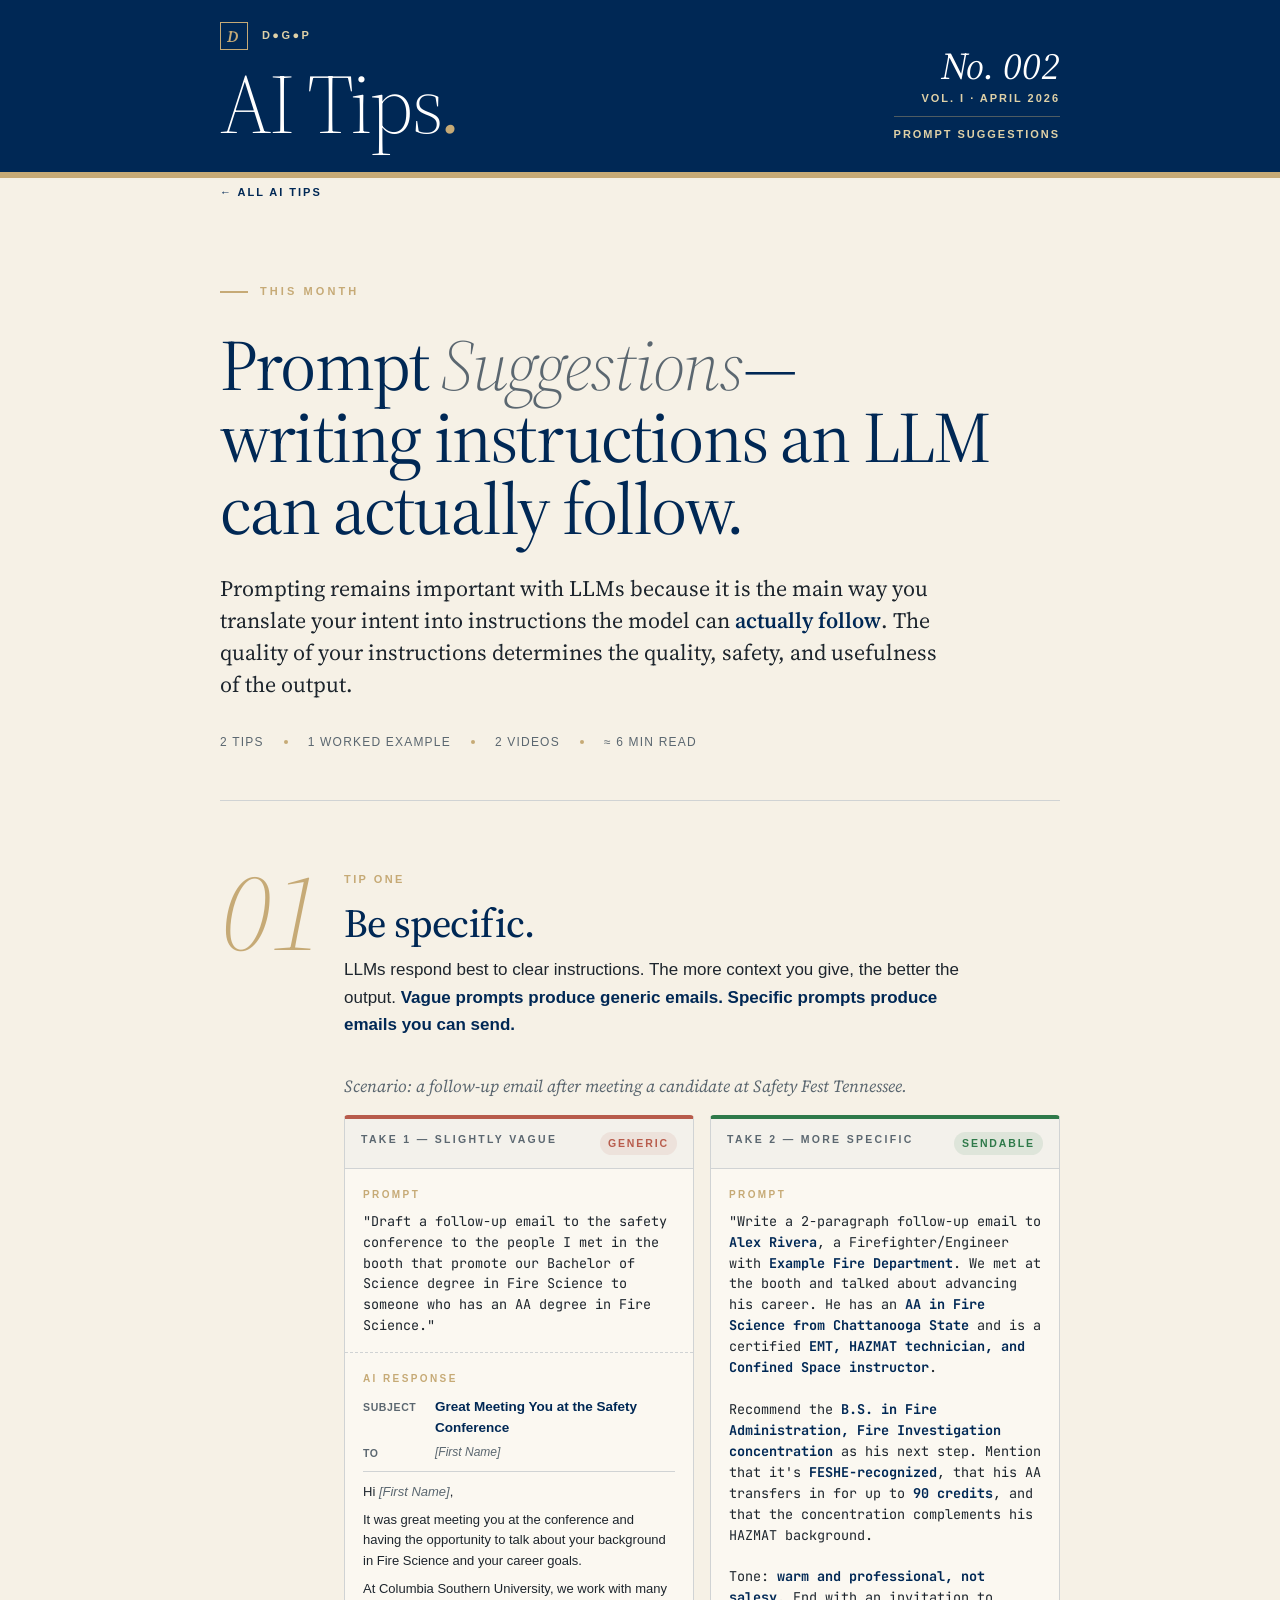
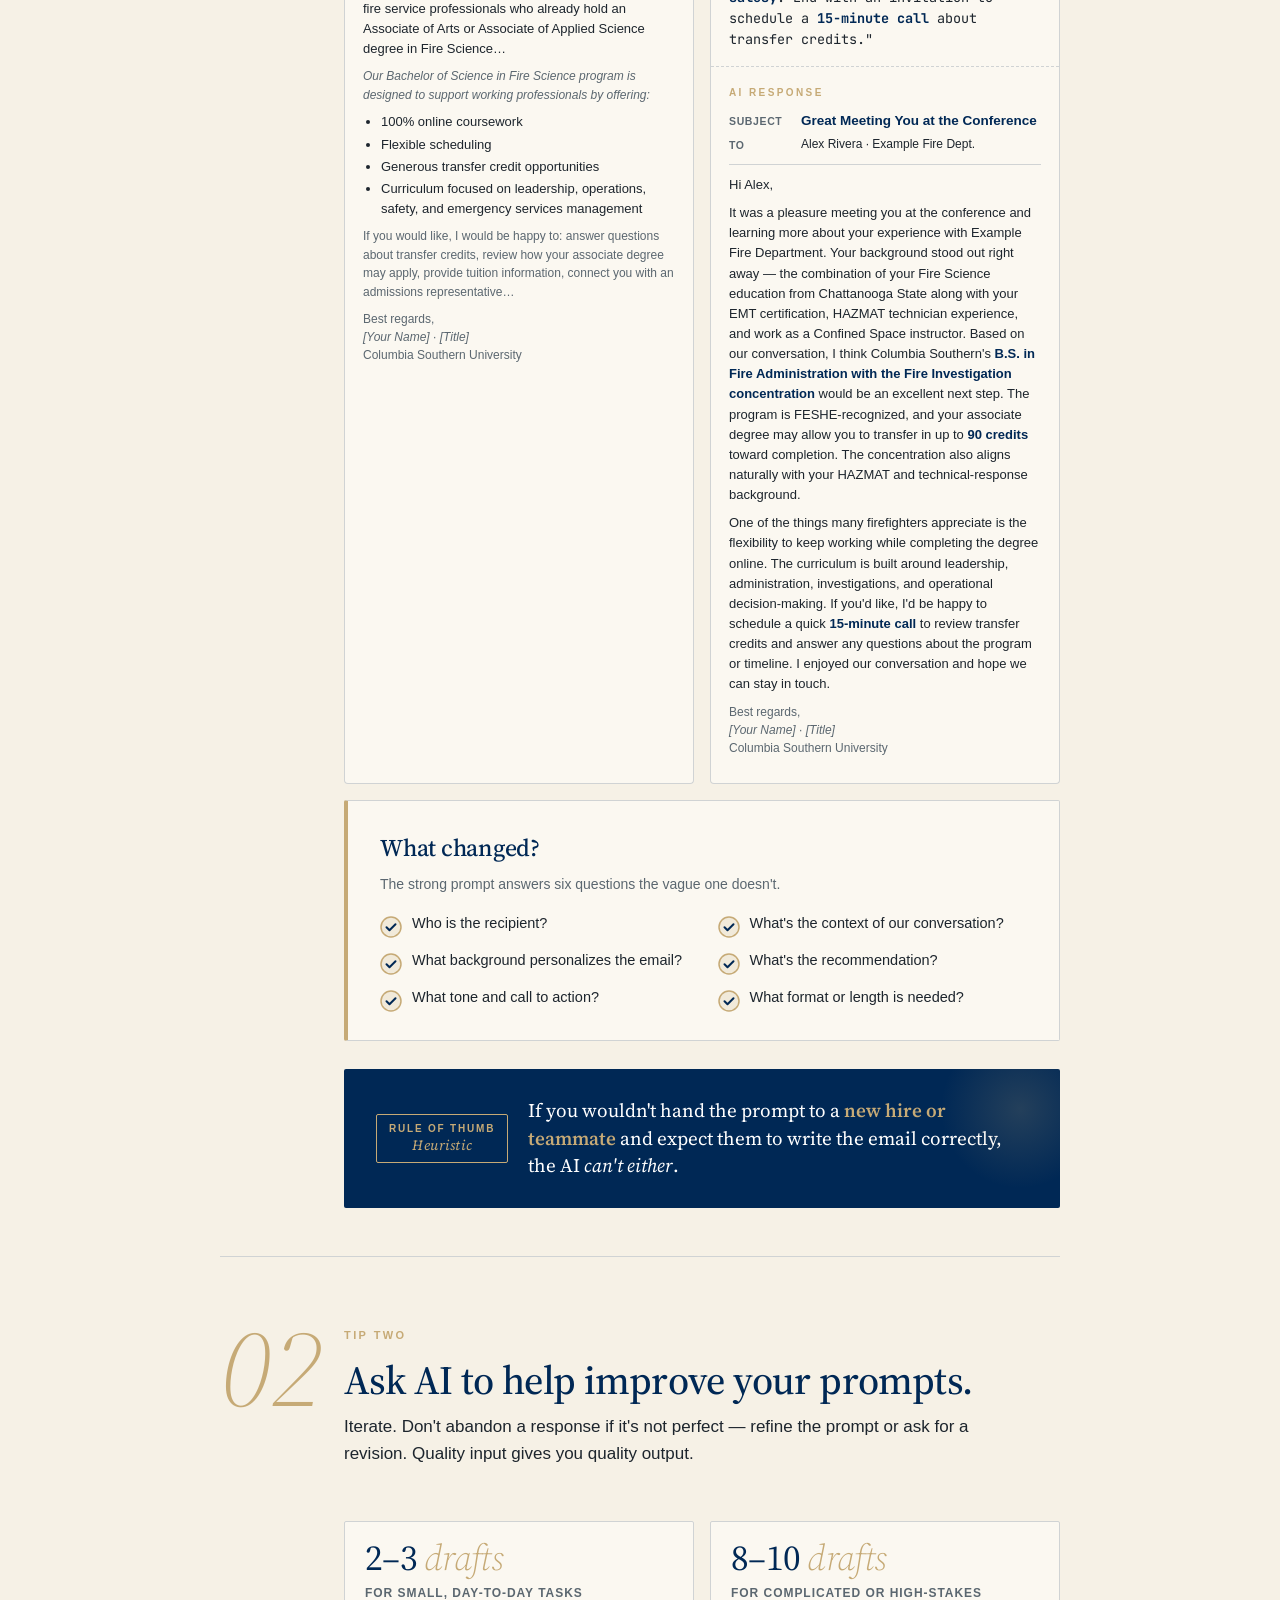
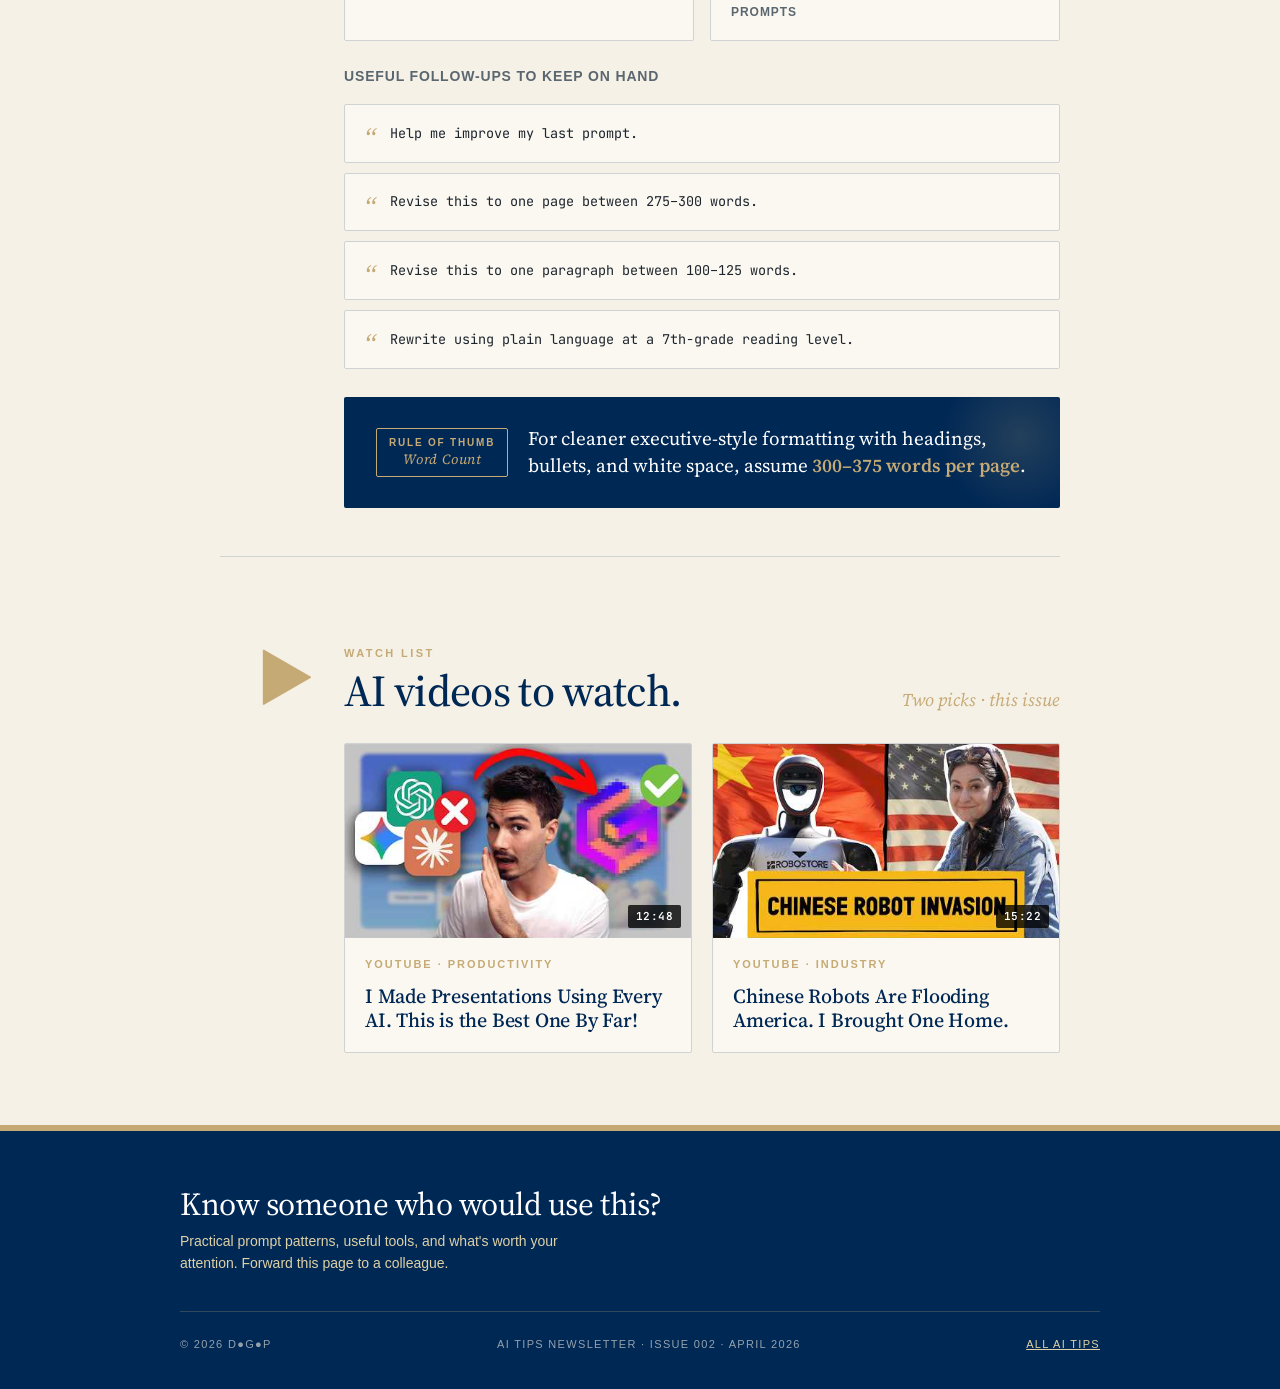
==== commit 87669199: "Add favicons" ====
--- a/2026-04-prompt-suggestions/index.html
+++ b/2026-04-prompt-suggestions/index.html
@@ -6,6 +6,11 @@
 <title>AI Tips No. 002: Prompt Suggestions</title>
 <meta name="description" content="Be specific, then iterate: two habits for writing prompts an AI can actually follow." />
 <meta property="og:title" content="AI Tips No. 002: Prompt Suggestions" />
+<link rel="icon" href="../assets/favicon.svg" type="image/svg+xml" />
+<link rel="icon" href="../favicon.ico" sizes="48x48" />
+<link rel="apple-touch-icon" href="../assets/apple-touch-icon.png" />
+<link rel="manifest" href="../assets/site.webmanifest" />
+<meta name="theme-color" content="#002855" />
 <link rel="stylesheet" href="../assets/style.css" />
 </head>
 <body>
@@ -14,8 +19,8 @@
     <div class="masthead-inner">
       <div>
         <div class="pub">
-          <div class="pub-mark">C</div>
-          <span>Columbia&nbsp;Southern&nbsp;University</span>
+          <div class="pub-mark">D</div>
+          <span>D&#9679;G&#9679;P</span>
         </div>
         <a class="home" href="../" aria-label="All AI Tips"><div class="wordmark">AI&nbsp;Tips<em>.</em></div></a>
       </div>
@@ -283,7 +288,7 @@
       </div>
     </div>
     <div class="colophon">
-      <span>© 2026 Columbia Southern University</span>
+      <span>© 2026 D&#9679;G&#9679;P</span>
       <span>AI Tips Newsletter · Issue 002 · April 2026</span>
       <span><a href="../">All AI Tips</a></span>
     </div>
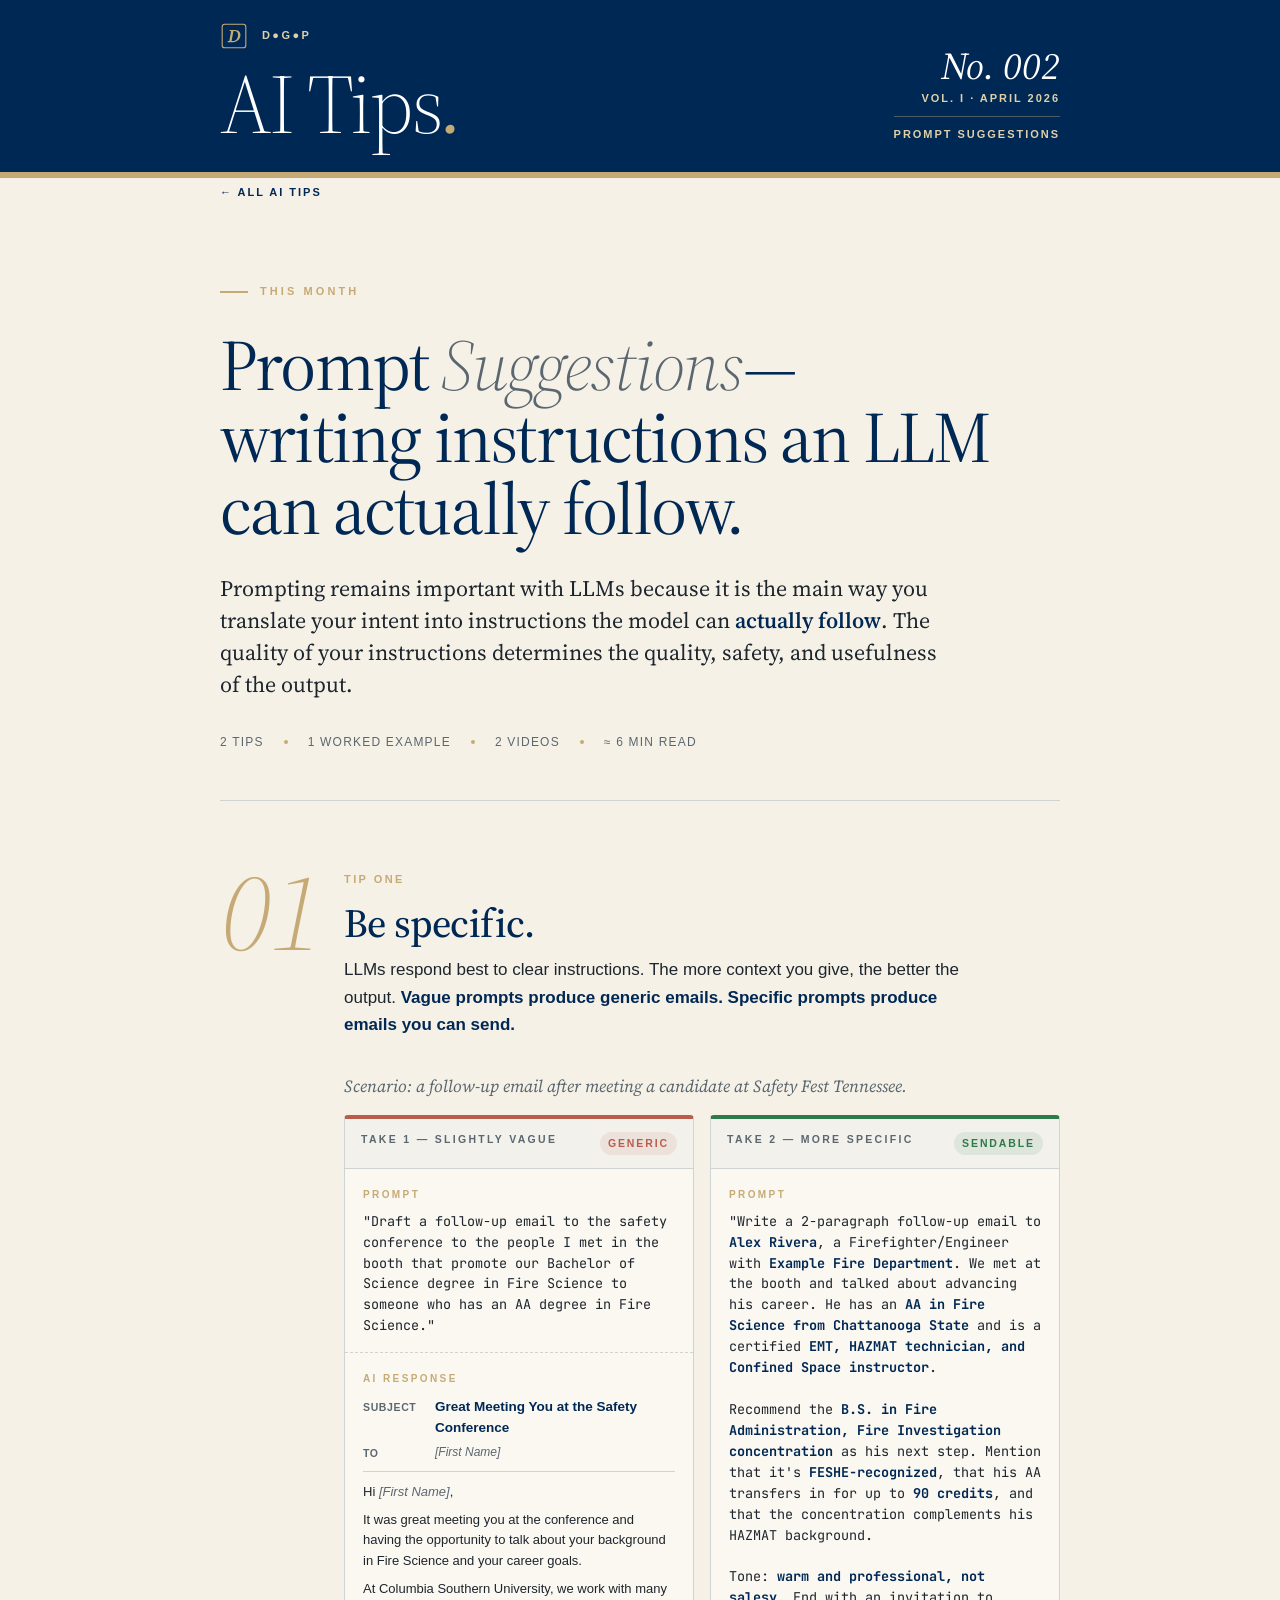
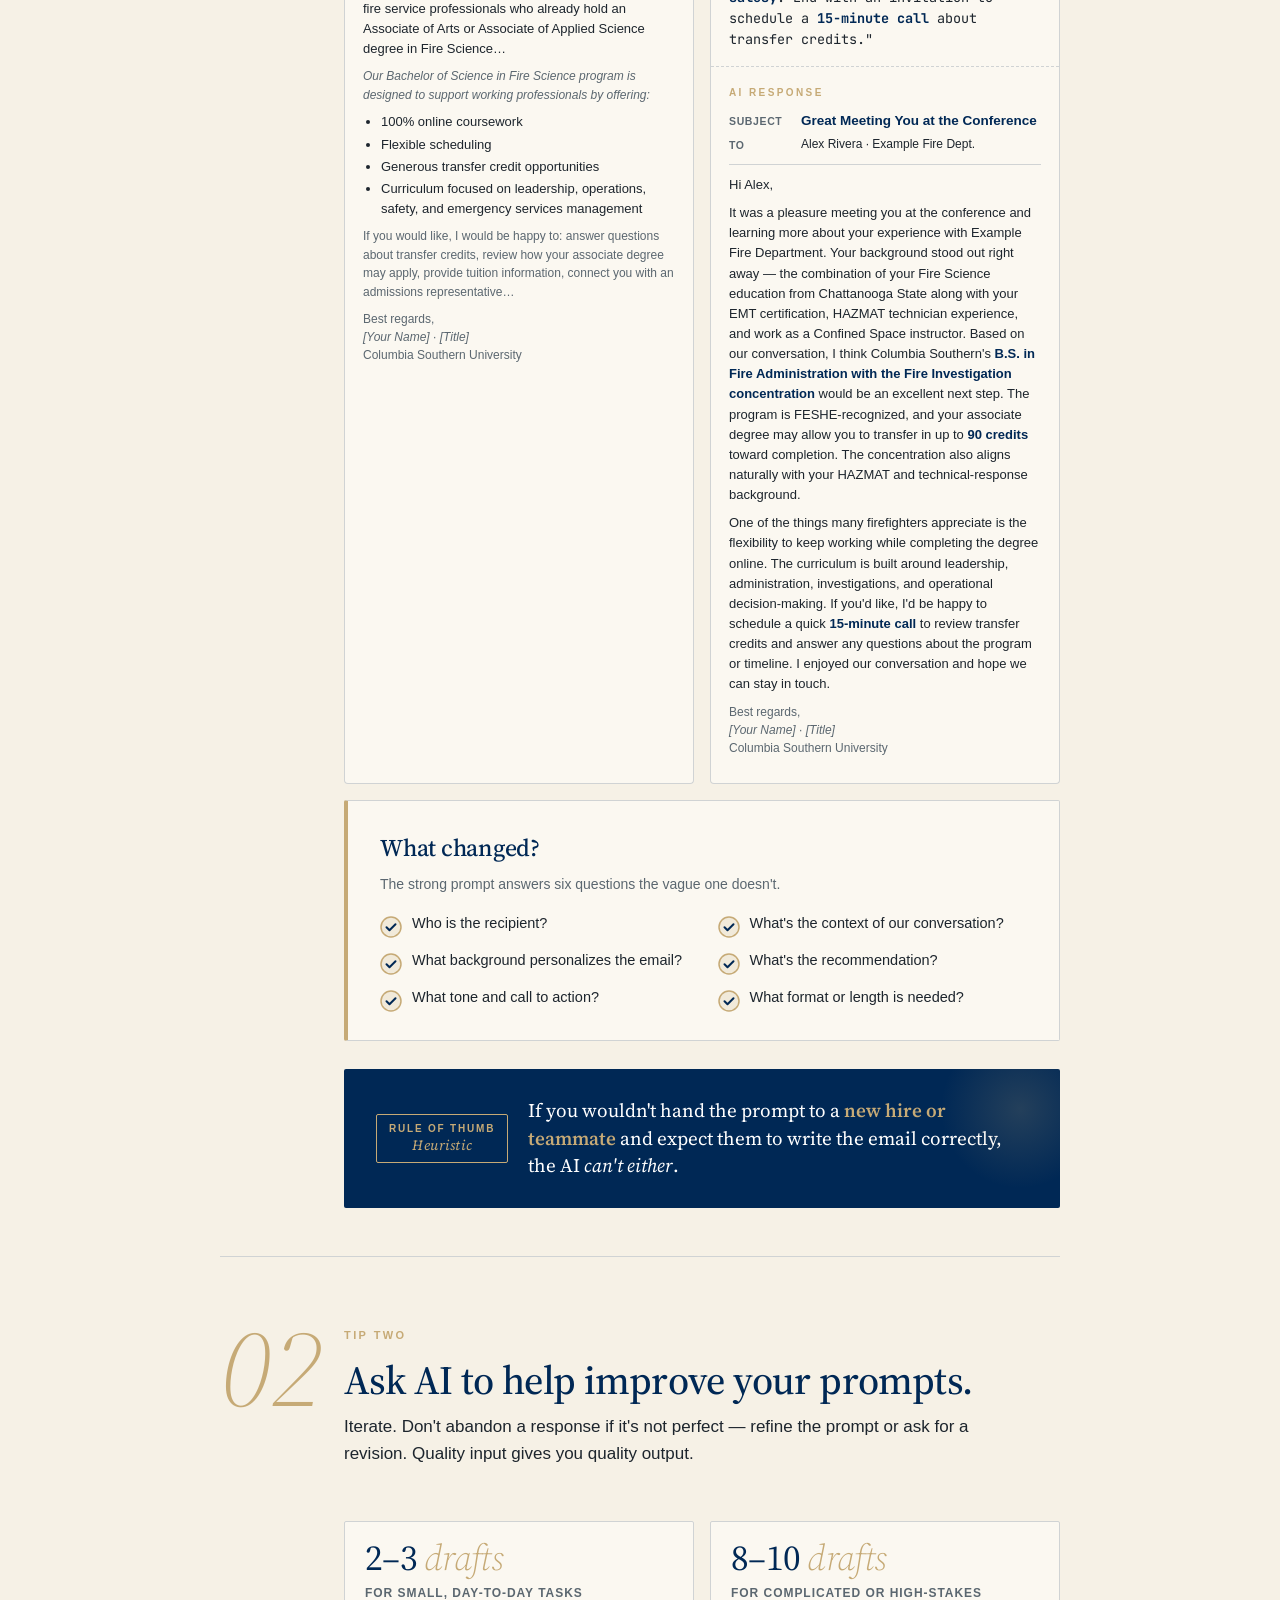
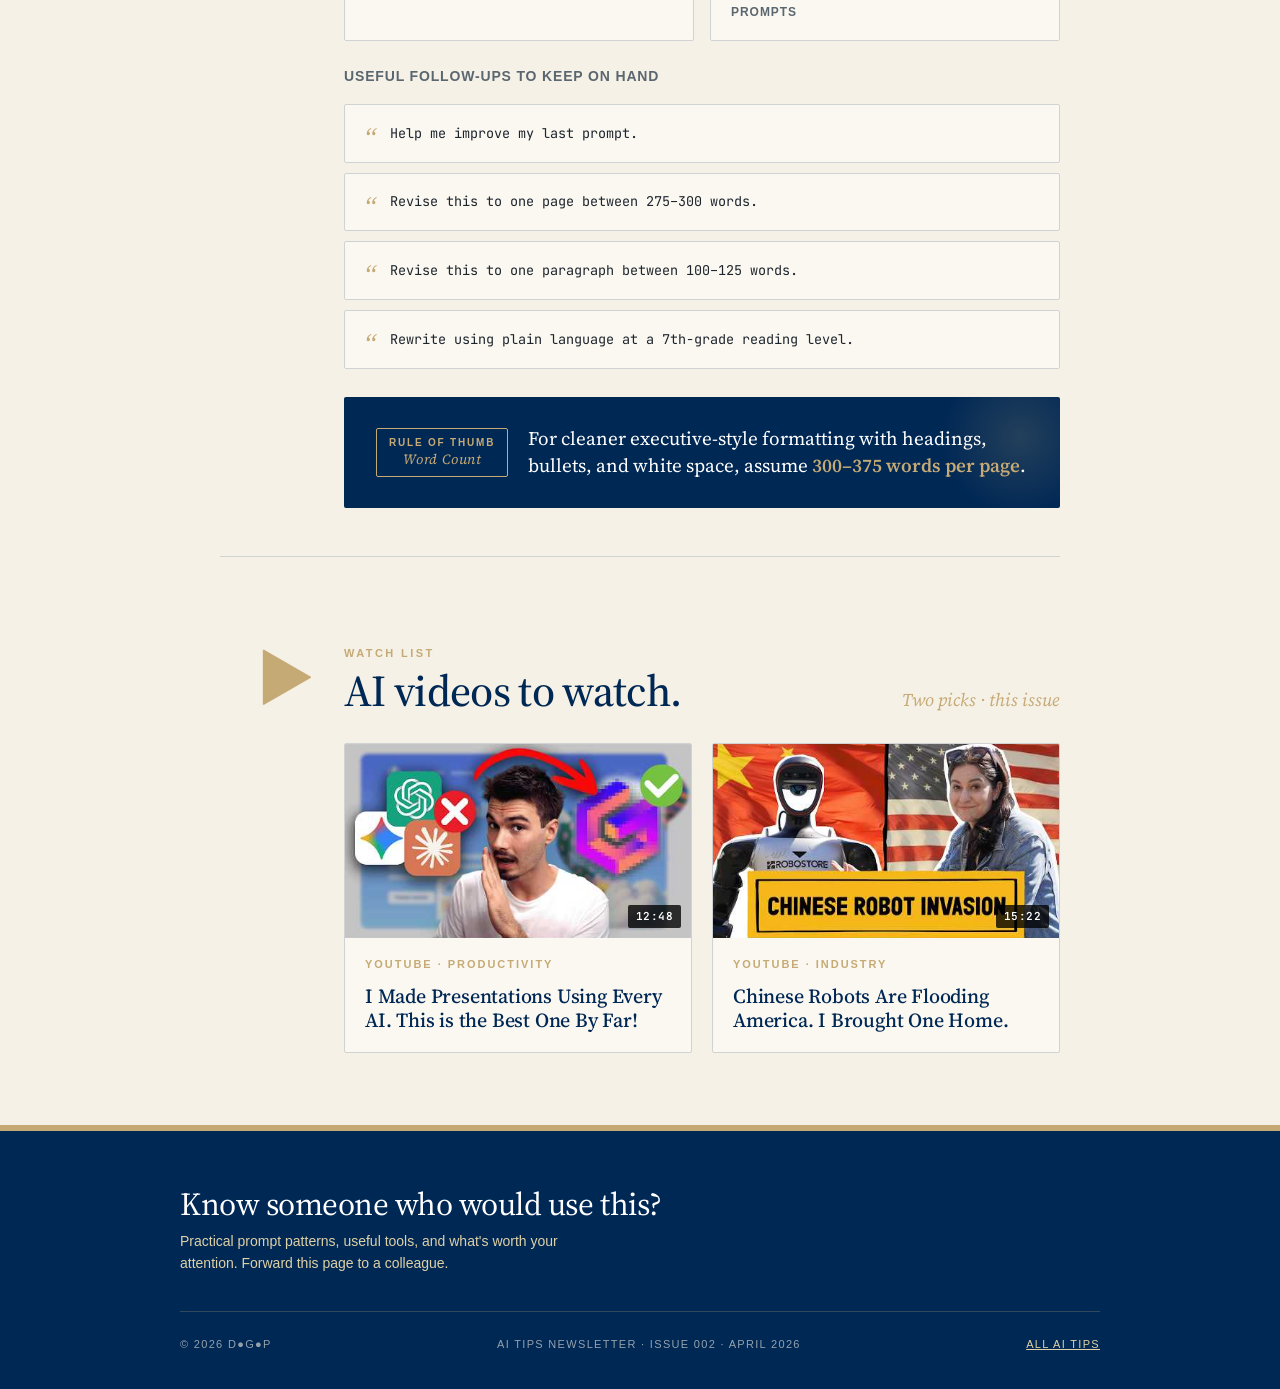
==== commit de4104c6: "Use icon in header" ====
--- a/2026-04-prompt-suggestions/index.html
+++ b/2026-04-prompt-suggestions/index.html
@@ -19,7 +19,7 @@
     <div class="masthead-inner">
       <div>
         <div class="pub">
-          <div class="pub-mark">D</div>
+          <img class="pub-icon" src="../assets/favicon.svg" alt="" width="28" height="28" />
           <span>D&#9679;G&#9679;P</span>
         </div>
         <a class="home" href="../" aria-label="All AI Tips"><div class="wordmark">AI&nbsp;Tips<em>.</em></div></a>
--- a/assets/style.css
+++ b/assets/style.css
@@ -778,3 +778,5 @@
 .list-label{margin:0 0 18px;color:var(--ink-soft);font-size:14px;letter-spacing:.06em;text-transform:uppercase;font-weight:700}
 .video .play{display:none}
 .tag-inline{display:inline-block;font-size:11px;letter-spacing:.22em;text-transform:uppercase;color:var(--gold);font-weight:700;margin-bottom:6px}
+
+.pub-icon{width:28px;height:28px;display:block;flex:none}
